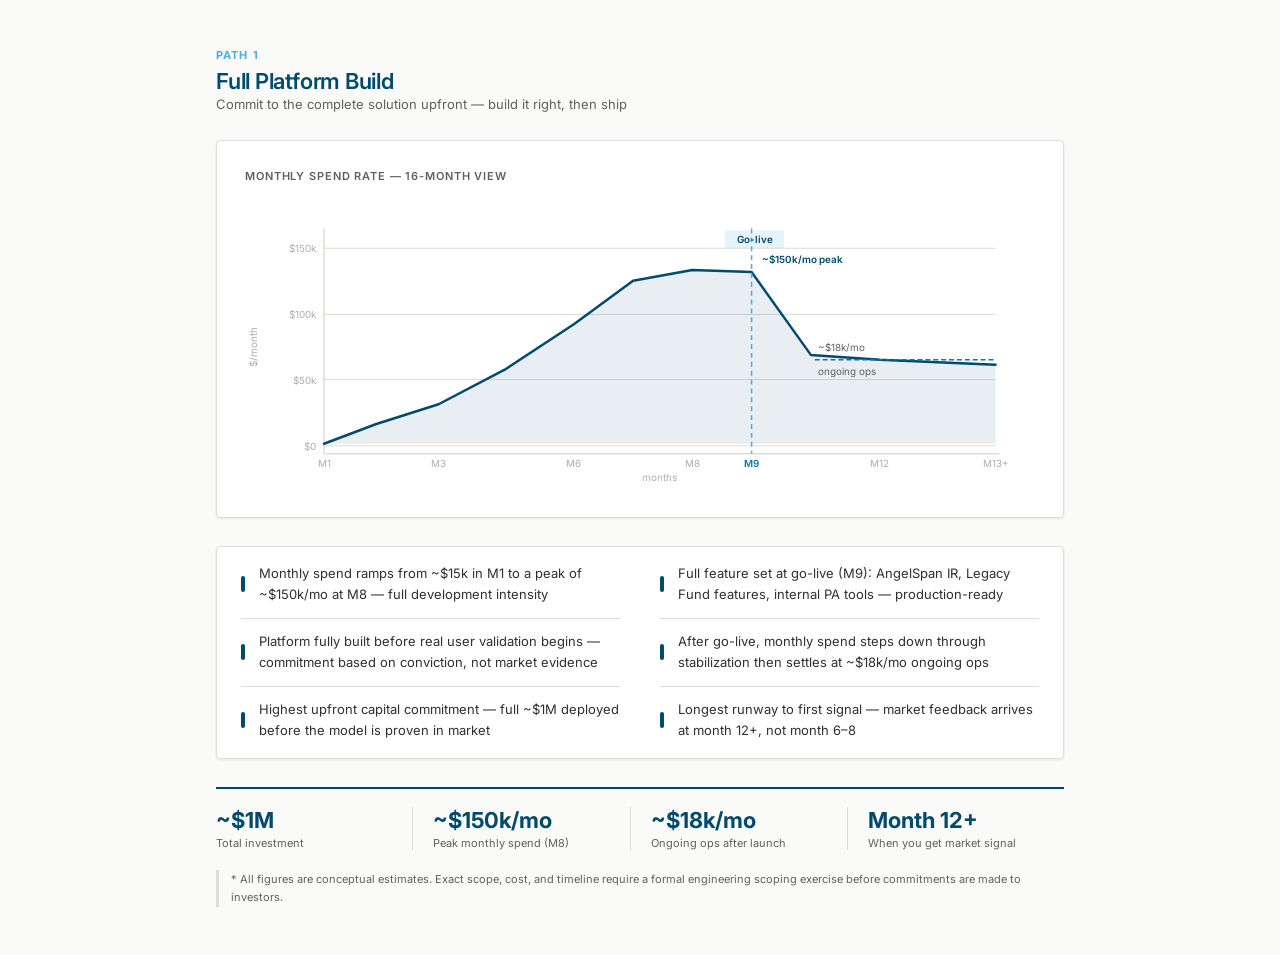
==== path1_full_build.html @ bf3de218 "Add investment path slides with AngelSpan design system" ====
<!DOCTYPE html>
<html lang="en">
<head>
<meta charset="UTF-8">
<meta name="viewport" content="width=device-width, initial-scale=1.0">
<title>AngelSpan — Path 1: Full Platform Build</title>
<link href="https://fonts.googleapis.com/css2?family=Inter:wght@400;500;600;700&display=swap" rel="stylesheet">
<style>
  * { box-sizing: border-box; margin: 0; padding: 0; }
  :root {
    --color-primary: #004A6D;
    --color-primary-light: #0179B5;
    --color-primary-pale: #50ADDB;
    --color-bg: #FAFAF8;
    --color-surface: #F4F1EC;
    --color-border: #E0DBD3;
    --color-text: #303030;
    --color-text-secondary: #606060;
    --color-text-disabled: #ADADAD;
    --font-sans: 'Inter', -apple-system, BlinkMacSystemFont, 'Segoe UI', sans-serif;
  }
  body { font-family: var(--font-sans); background: var(--color-bg); color: var(--color-text); padding: 48px 56px; max-width: 960px; margin: 0 auto; }
  .eyebrow { font-size: 11px; font-weight: 700; text-transform: uppercase; letter-spacing: 0.1em; color: var(--color-primary-pale); margin-bottom: 6px; }
  h1 { font-size: 22px; font-weight: 600; color: var(--color-primary); margin-bottom: 2px; letter-spacing: -0.01em; }
  .subtitle { font-size: 13px; color: var(--color-text-secondary); margin-bottom: 28px; }
  .chart-wrap { background: #fff; border: 1px solid var(--color-border); border-radius: 4px; padding: 28px 28px 20px; margin-bottom: 28px; box-shadow: 0 1px 3px rgba(0,0,0,0.08); }
  .chart-title { font-size: 11px; font-weight: 600; text-transform: uppercase; letter-spacing: 0.08em; color: var(--color-text-secondary); margin-bottom: 14px; }
  svg.chart { width: 100%; height: 300px; display: block; }
  .bullets { list-style: none; display: grid; grid-template-columns: 1fr 1fr; gap: 0 40px; margin-bottom: 28px; background: #fff; border: 1px solid var(--color-border); border-radius: 4px; padding: 4px 24px; box-shadow: 0 1px 3px rgba(0,0,0,0.08); }
  .bullets li { font-size: 13px; line-height: 1.65; padding: 12px 0 12px 18px; border-bottom: 1px solid var(--color-border); position: relative; color: var(--color-text); }
  .bullets li:nth-last-child(-n+2) { border-bottom: none; }
  .bullets li::before { content: ""; position: absolute; left: 0; top: 50%; transform: translateY(-50%); width: 4px; height: 16px; background: var(--color-primary); border-radius: 2px; }
  .footer { display: flex; border-top: 2px solid var(--color-primary); padding-top: 18px; margin-bottom: 20px; }
  .stat { flex: 1; padding-right: 20px; border-right: 1px solid var(--color-border); margin-right: 20px; }
  .stat:last-child { border-right: none; margin-right: 0; }
  .stat-val { font-size: 22px; font-weight: 700; color: var(--color-primary); }
  .stat-lbl { font-size: 11px; color: var(--color-text-secondary); margin-top: 3px; }
  .caveat { font-size: 11px; color: var(--color-text-secondary); border-left: 3px solid var(--color-border); padding-left: 12px; line-height: 1.7; }
</style>
</head>
<body>
  <div class="eyebrow">Path 1</div>
  <h1>Full Platform Build</h1>
  <p class="subtitle">Commit to the complete solution upfront — build it right, then ship</p>

  <div class="chart-wrap">
    <div class="chart-title">Monthly spend rate — 16-month view</div>
    <svg class="chart" viewBox="0 0 800 280" xmlns="http://www.w3.org/2000/svg">
      <line x1="80" y1="240" x2="760" y2="240" stroke="#E0DBD3" stroke-width="1"/>
      <line x1="80" y1="173" x2="760" y2="173" stroke="#E0DBD3" stroke-width="1"/>
      <line x1="80" y1="107" x2="760" y2="107" stroke="#E0DBD3" stroke-width="1"/>
      <line x1="80" y1="40"  x2="760" y2="40"  stroke="#E0DBD3" stroke-width="1"/>
      <line x1="80" y1="20" x2="80" y2="248" stroke="#E0DBD3" stroke-width="1.5"/>
      <line x1="80" y1="248" x2="764" y2="248" stroke="#E0DBD3" stroke-width="1.5"/>
      <text x="72" y="244" font-size="10" fill="#ADADAD" text-anchor="end" font-family="Inter">$0</text>
      <text x="72" y="177" font-size="10" fill="#ADADAD" text-anchor="end" font-family="Inter">$50k</text>
      <text x="72" y="111" font-size="10" fill="#ADADAD" text-anchor="end" font-family="Inter">$100k</text>
      <text x="72" y="44"  font-size="10" fill="#ADADAD" text-anchor="end" font-family="Inter">$150k</text>
      <text x="12" y="140" font-size="10" fill="#ADADAD" text-anchor="middle" font-family="Inter" transform="rotate(-90,12,140)">$/month</text>
      <polygon points="80,238 133,218 196,198 263,163 333,117 393,73 453,62 513,64 573,148 643,153 713,156 760,158 760,238" fill="#004A6D" fill-opacity="0.09"/>
      <polyline points="80,238 133,218 196,198 263,163 333,117 393,73 453,62 513,64 573,148 643,153 713,156 760,158" fill="none" stroke="#004A6D" stroke-width="2.5" stroke-linejoin="round" stroke-linecap="round"/>
      <line x1="513" y1="20" x2="513" y2="248" stroke="#50ADDB" stroke-width="1.5" stroke-dasharray="5,4"/>
      <rect x="486" y="22" width="60" height="18" rx="2" fill="#50ADDB" fill-opacity="0.15"/>
      <text x="516" y="35" font-size="10" fill="#004A6D" font-weight="600" text-anchor="middle" font-family="Inter">Go-live</text>
      <text x="524" y="55" font-size="10" fill="#004A6D" font-weight="600" font-family="Inter">~$150k/mo peak</text>
      <line x1="577" y1="153" x2="760" y2="153" stroke="#0179B5" stroke-width="1.5" stroke-dasharray="5,3"/>
      <text x="580" y="144" font-size="10" fill="#606060" font-family="Inter">~$18k/mo</text>
      <text x="580" y="168" font-size="10" fill="#606060" font-family="Inter">ongoing ops</text>
      <text x="80"  y="262" font-size="10" fill="#ADADAD" text-anchor="middle" font-family="Inter">M1</text>
      <text x="196" y="262" font-size="10" fill="#ADADAD" text-anchor="middle" font-family="Inter">M3</text>
      <text x="333" y="262" font-size="10" fill="#ADADAD" text-anchor="middle" font-family="Inter">M6</text>
      <text x="453" y="262" font-size="10" fill="#ADADAD" text-anchor="middle" font-family="Inter">M8</text>
      <text x="513" y="262" font-size="10" fill="#0179B5" text-anchor="middle" font-weight="600" font-family="Inter">M9</text>
      <text x="643" y="262" font-size="10" fill="#ADADAD" text-anchor="middle" font-family="Inter">M12</text>
      <text x="760" y="262" font-size="10" fill="#ADADAD" text-anchor="middle" font-family="Inter">M13+</text>
      <text x="420" y="276" font-size="10" fill="#ADADAD" text-anchor="middle" font-family="Inter">months</text>
    </svg>
  </div>

  <ul class="bullets">
    <li>Monthly spend ramps from ~$15k in M1 to a peak of ~$150k/mo at M8 — full development intensity</li>
    <li>Full feature set at go-live (M9): AngelSpan IR, Legacy Fund features, internal PA tools — production-ready</li>
    <li>Platform fully built before real user validation begins — commitment based on conviction, not market evidence</li>
    <li>After go-live, monthly spend steps down through stabilization then settles at ~$18k/mo ongoing ops</li>
    <li>Highest upfront capital commitment — full ~$1M deployed before the model is proven in market</li>
    <li>Longest runway to first signal — market feedback arrives at month 12+, not month 6–8</li>
  </ul>

  <div class="footer">
    <div class="stat"><div class="stat-val">~$1M</div><div class="stat-lbl">Total investment</div></div>
    <div class="stat"><div class="stat-val">~$150k/mo</div><div class="stat-lbl">Peak monthly spend (M8)</div></div>
    <div class="stat"><div class="stat-val">~$18k/mo</div><div class="stat-lbl">Ongoing ops after launch</div></div>
    <div class="stat"><div class="stat-val">Month 12+</div><div class="stat-lbl">When you get market signal</div></div>
  </div>

  <p class="caveat">* All figures are conceptual estimates. Exact scope, cost, and timeline require a formal engineering scoping exercise before commitments are made to investors.</p>
</body>
</html>
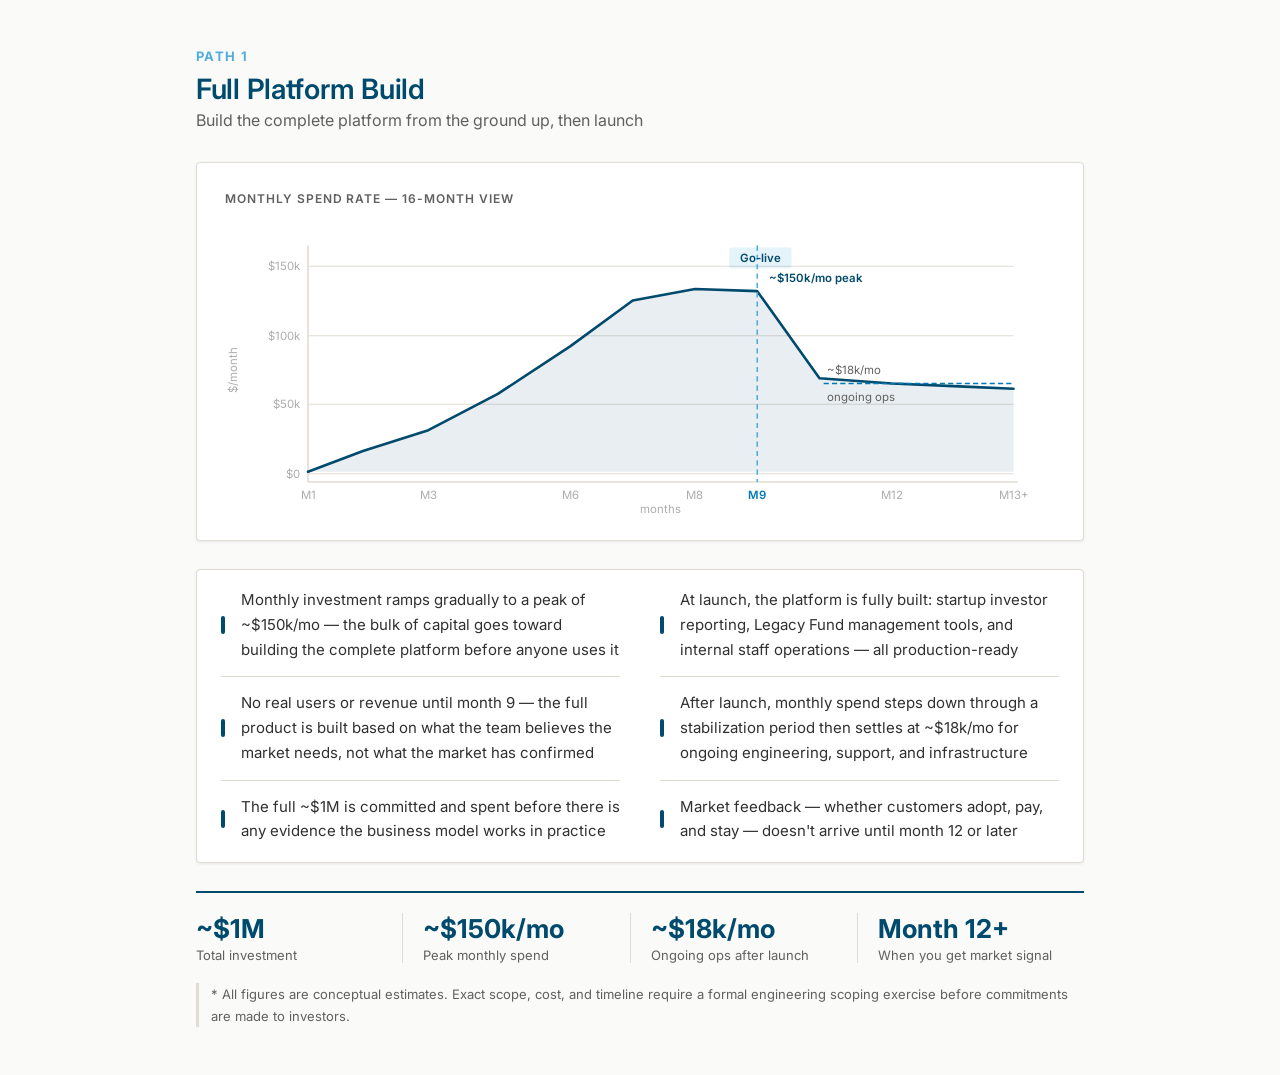
==== commit d9c91199: "Increase font sizes, clarify language, add asterisk, replace Angular 1 references" ====
--- a/path1_full_build.html
+++ b/path1_full_build.html
@@ -19,29 +19,29 @@
     --color-text-disabled: #ADADAD;
     --font-sans: 'Inter', -apple-system, BlinkMacSystemFont, 'Segoe UI', sans-serif;
   }
-  body { font-family: var(--font-sans); background: var(--color-bg); color: var(--color-text); padding: 48px 56px; max-width: 960px; margin: 0 auto; }
-  .eyebrow { font-size: 11px; font-weight: 700; text-transform: uppercase; letter-spacing: 0.1em; color: var(--color-primary-pale); margin-bottom: 6px; }
-  h1 { font-size: 22px; font-weight: 600; color: var(--color-primary); margin-bottom: 2px; letter-spacing: -0.01em; }
-  .subtitle { font-size: 13px; color: var(--color-text-secondary); margin-bottom: 28px; }
+  body { font-family: var(--font-sans); background: var(--color-bg); color: var(--color-text); padding: 48px 56px; max-width: 1000px; margin: 0 auto; }
+  .eyebrow { font-size: 13px; font-weight: 700; text-transform: uppercase; letter-spacing: 0.1em; color: var(--color-primary-pale); margin-bottom: 8px; }
+  h1 { font-size: 28px; font-weight: 600; color: var(--color-primary); margin-bottom: 4px; letter-spacing: -0.01em; }
+  .subtitle { font-size: 16px; color: var(--color-text-secondary); margin-bottom: 32px; }
   .chart-wrap { background: #fff; border: 1px solid var(--color-border); border-radius: 4px; padding: 28px 28px 20px; margin-bottom: 28px; box-shadow: 0 1px 3px rgba(0,0,0,0.08); }
-  .chart-title { font-size: 11px; font-weight: 600; text-transform: uppercase; letter-spacing: 0.08em; color: var(--color-text-secondary); margin-bottom: 14px; }
+  .chart-title { font-size: 12px; font-weight: 600; text-transform: uppercase; letter-spacing: 0.08em; color: var(--color-text-secondary); margin-bottom: 14px; }
   svg.chart { width: 100%; height: 300px; display: block; }
   .bullets { list-style: none; display: grid; grid-template-columns: 1fr 1fr; gap: 0 40px; margin-bottom: 28px; background: #fff; border: 1px solid var(--color-border); border-radius: 4px; padding: 4px 24px; box-shadow: 0 1px 3px rgba(0,0,0,0.08); }
-  .bullets li { font-size: 13px; line-height: 1.65; padding: 12px 0 12px 18px; border-bottom: 1px solid var(--color-border); position: relative; color: var(--color-text); }
+  .bullets li { font-size: 15px; line-height: 1.65; padding: 14px 0 14px 20px; border-bottom: 1px solid var(--color-border); position: relative; color: var(--color-text); }
   .bullets li:nth-last-child(-n+2) { border-bottom: none; }
-  .bullets li::before { content: ""; position: absolute; left: 0; top: 50%; transform: translateY(-50%); width: 4px; height: 16px; background: var(--color-primary); border-radius: 2px; }
-  .footer { display: flex; border-top: 2px solid var(--color-primary); padding-top: 18px; margin-bottom: 20px; }
+  .bullets li::before { content: ""; position: absolute; left: 0; top: 50%; transform: translateY(-50%); width: 4px; height: 18px; background: var(--color-primary); border-radius: 2px; }
+  .footer { display: flex; border-top: 2px solid var(--color-primary); padding-top: 20px; margin-bottom: 20px; }
   .stat { flex: 1; padding-right: 20px; border-right: 1px solid var(--color-border); margin-right: 20px; }
   .stat:last-child { border-right: none; margin-right: 0; }
-  .stat-val { font-size: 22px; font-weight: 700; color: var(--color-primary); }
-  .stat-lbl { font-size: 11px; color: var(--color-text-secondary); margin-top: 3px; }
-  .caveat { font-size: 11px; color: var(--color-text-secondary); border-left: 3px solid var(--color-border); padding-left: 12px; line-height: 1.7; }
+  .stat-val { font-size: 26px; font-weight: 700; color: var(--color-primary); }
+  .stat-lbl { font-size: 13px; color: var(--color-text-secondary); margin-top: 3px; }
+  .caveat { font-size: 13px; color: var(--color-text-secondary); border-left: 3px solid var(--color-border); padding-left: 12px; line-height: 1.7; }
 </style>
 </head>
 <body>
   <div class="eyebrow">Path 1</div>
   <h1>Full Platform Build</h1>
-  <p class="subtitle">Commit to the complete solution upfront — build it right, then ship</p>
+  <p class="subtitle">Build the complete platform from the ground up, then launch</p>
 
   <div class="chart-wrap">
     <div class="chart-title">Monthly spend rate — 16-month view</div>
@@ -52,43 +52,43 @@
       <line x1="80" y1="40"  x2="760" y2="40"  stroke="#E0DBD3" stroke-width="1"/>
       <line x1="80" y1="20" x2="80" y2="248" stroke="#E0DBD3" stroke-width="1.5"/>
       <line x1="80" y1="248" x2="764" y2="248" stroke="#E0DBD3" stroke-width="1.5"/>
-      <text x="72" y="244" font-size="10" fill="#ADADAD" text-anchor="end" font-family="Inter">$0</text>
-      <text x="72" y="177" font-size="10" fill="#ADADAD" text-anchor="end" font-family="Inter">$50k</text>
-      <text x="72" y="111" font-size="10" fill="#ADADAD" text-anchor="end" font-family="Inter">$100k</text>
-      <text x="72" y="44"  font-size="10" fill="#ADADAD" text-anchor="end" font-family="Inter">$150k</text>
-      <text x="12" y="140" font-size="10" fill="#ADADAD" text-anchor="middle" font-family="Inter" transform="rotate(-90,12,140)">$/month</text>
+      <text x="72" y="244" font-size="11" fill="#ADADAD" text-anchor="end" font-family="Inter">$0</text>
+      <text x="72" y="177" font-size="11" fill="#ADADAD" text-anchor="end" font-family="Inter">$50k</text>
+      <text x="72" y="111" font-size="11" fill="#ADADAD" text-anchor="end" font-family="Inter">$100k</text>
+      <text x="72" y="44"  font-size="11" fill="#ADADAD" text-anchor="end" font-family="Inter">$150k</text>
+      <text x="12" y="140" font-size="11" fill="#ADADAD" text-anchor="middle" font-family="Inter" transform="rotate(-90,12,140)">$/month</text>
       <polygon points="80,238 133,218 196,198 263,163 333,117 393,73 453,62 513,64 573,148 643,153 713,156 760,158 760,238" fill="#004A6D" fill-opacity="0.09"/>
       <polyline points="80,238 133,218 196,198 263,163 333,117 393,73 453,62 513,64 573,148 643,153 713,156 760,158" fill="none" stroke="#004A6D" stroke-width="2.5" stroke-linejoin="round" stroke-linecap="round"/>
       <line x1="513" y1="20" x2="513" y2="248" stroke="#50ADDB" stroke-width="1.5" stroke-dasharray="5,4"/>
-      <rect x="486" y="22" width="60" height="18" rx="2" fill="#50ADDB" fill-opacity="0.15"/>
-      <text x="516" y="35" font-size="10" fill="#004A6D" font-weight="600" text-anchor="middle" font-family="Inter">Go-live</text>
-      <text x="524" y="55" font-size="10" fill="#004A6D" font-weight="600" font-family="Inter">~$150k/mo peak</text>
+      <rect x="486" y="22" width="60" height="20" rx="2" fill="#50ADDB" fill-opacity="0.15"/>
+      <text x="516" y="36" font-size="11" fill="#004A6D" font-weight="600" text-anchor="middle" font-family="Inter">Go-live</text>
+      <text x="524" y="55" font-size="11" fill="#004A6D" font-weight="600" font-family="Inter">~$150k/mo peak</text>
       <line x1="577" y1="153" x2="760" y2="153" stroke="#0179B5" stroke-width="1.5" stroke-dasharray="5,3"/>
-      <text x="580" y="144" font-size="10" fill="#606060" font-family="Inter">~$18k/mo</text>
-      <text x="580" y="168" font-size="10" fill="#606060" font-family="Inter">ongoing ops</text>
-      <text x="80"  y="262" font-size="10" fill="#ADADAD" text-anchor="middle" font-family="Inter">M1</text>
-      <text x="196" y="262" font-size="10" fill="#ADADAD" text-anchor="middle" font-family="Inter">M3</text>
-      <text x="333" y="262" font-size="10" fill="#ADADAD" text-anchor="middle" font-family="Inter">M6</text>
-      <text x="453" y="262" font-size="10" fill="#ADADAD" text-anchor="middle" font-family="Inter">M8</text>
-      <text x="513" y="262" font-size="10" fill="#0179B5" text-anchor="middle" font-weight="600" font-family="Inter">M9</text>
-      <text x="643" y="262" font-size="10" fill="#ADADAD" text-anchor="middle" font-family="Inter">M12</text>
-      <text x="760" y="262" font-size="10" fill="#ADADAD" text-anchor="middle" font-family="Inter">M13+</text>
-      <text x="420" y="276" font-size="10" fill="#ADADAD" text-anchor="middle" font-family="Inter">months</text>
+      <text x="580" y="144" font-size="11" fill="#606060" font-family="Inter">~$18k/mo</text>
+      <text x="580" y="170" font-size="11" fill="#606060" font-family="Inter">ongoing ops</text>
+      <text x="80"  y="264" font-size="11" fill="#ADADAD" text-anchor="middle" font-family="Inter">M1</text>
+      <text x="196" y="264" font-size="11" fill="#ADADAD" text-anchor="middle" font-family="Inter">M3</text>
+      <text x="333" y="264" font-size="11" fill="#ADADAD" text-anchor="middle" font-family="Inter">M6</text>
+      <text x="453" y="264" font-size="11" fill="#ADADAD" text-anchor="middle" font-family="Inter">M8</text>
+      <text x="513" y="264" font-size="11" fill="#0179B5" text-anchor="middle" font-weight="600" font-family="Inter">M9</text>
+      <text x="643" y="264" font-size="11" fill="#ADADAD" text-anchor="middle" font-family="Inter">M12</text>
+      <text x="760" y="264" font-size="11" fill="#ADADAD" text-anchor="middle" font-family="Inter">M13+</text>
+      <text x="420" y="278" font-size="11" fill="#ADADAD" text-anchor="middle" font-family="Inter">months</text>
     </svg>
   </div>
 
   <ul class="bullets">
-    <li>Monthly spend ramps from ~$15k in M1 to a peak of ~$150k/mo at M8 — full development intensity</li>
-    <li>Full feature set at go-live (M9): AngelSpan IR, Legacy Fund features, internal PA tools — production-ready</li>
-    <li>Platform fully built before real user validation begins — commitment based on conviction, not market evidence</li>
-    <li>After go-live, monthly spend steps down through stabilization then settles at ~$18k/mo ongoing ops</li>
-    <li>Highest upfront capital commitment — full ~$1M deployed before the model is proven in market</li>
-    <li>Longest runway to first signal — market feedback arrives at month 12+, not month 6–8</li>
+    <li>Monthly investment ramps gradually to a peak of ~$150k/mo — the bulk of capital goes toward building the complete platform before anyone uses it</li>
+    <li>At launch, the platform is fully built: startup investor reporting, Legacy Fund management tools, and internal staff operations — all production-ready</li>
+    <li>No real users or revenue until month 9 — the full product is built based on what the team believes the market needs, not what the market has confirmed</li>
+    <li>After launch, monthly spend steps down through a stabilization period then settles at ~$18k/mo for ongoing engineering, support, and infrastructure</li>
+    <li>The full ~$1M is committed and spent before there is any evidence the business model works in practice</li>
+    <li>Market feedback — whether customers adopt, pay, and stay — doesn't arrive until month 12 or later</li>
   </ul>
 
   <div class="footer">
     <div class="stat"><div class="stat-val">~$1M</div><div class="stat-lbl">Total investment</div></div>
-    <div class="stat"><div class="stat-val">~$150k/mo</div><div class="stat-lbl">Peak monthly spend (M8)</div></div>
+    <div class="stat"><div class="stat-val">~$150k/mo</div><div class="stat-lbl">Peak monthly spend</div></div>
     <div class="stat"><div class="stat-val">~$18k/mo</div><div class="stat-lbl">Ongoing ops after launch</div></div>
     <div class="stat"><div class="stat-val">Month 12+</div><div class="stat-lbl">When you get market signal</div></div>
   </div>
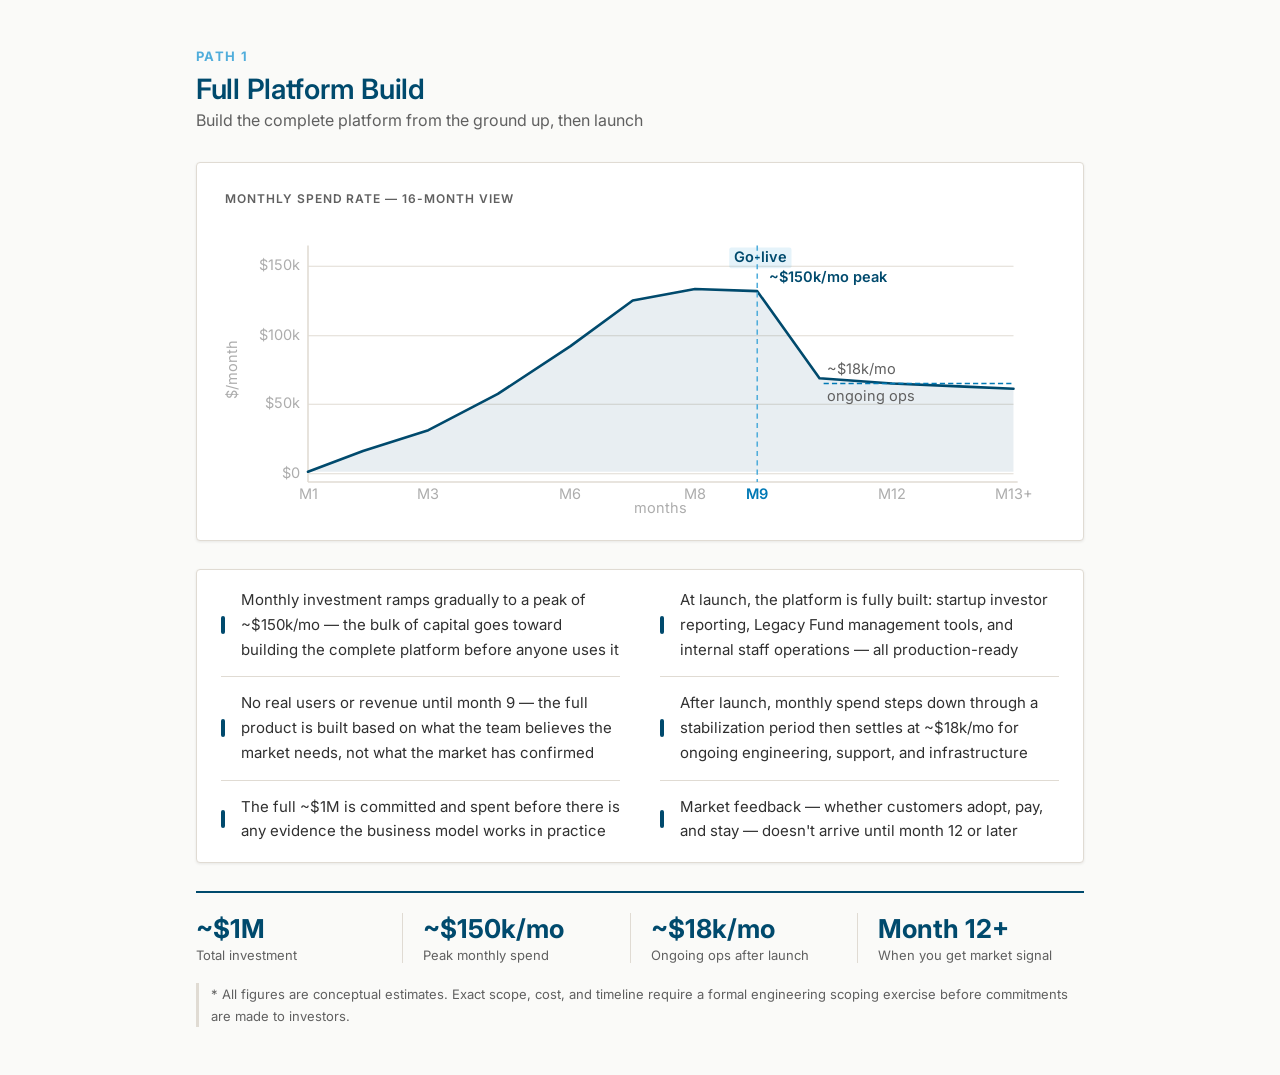
==== commit b02e7d8b: "Increase SVG chart text sizes for readability" ====
--- a/path1_full_build.html
+++ b/path1_full_build.html
@@ -52,28 +52,28 @@
       <line x1="80" y1="40"  x2="760" y2="40"  stroke="#E0DBD3" stroke-width="1"/>
       <line x1="80" y1="20" x2="80" y2="248" stroke="#E0DBD3" stroke-width="1.5"/>
       <line x1="80" y1="248" x2="764" y2="248" stroke="#E0DBD3" stroke-width="1.5"/>
-      <text x="72" y="244" font-size="11" fill="#ADADAD" text-anchor="end" font-family="Inter">$0</text>
-      <text x="72" y="177" font-size="11" fill="#ADADAD" text-anchor="end" font-family="Inter">$50k</text>
-      <text x="72" y="111" font-size="11" fill="#ADADAD" text-anchor="end" font-family="Inter">$100k</text>
-      <text x="72" y="44"  font-size="11" fill="#ADADAD" text-anchor="end" font-family="Inter">$150k</text>
-      <text x="12" y="140" font-size="11" fill="#ADADAD" text-anchor="middle" font-family="Inter" transform="rotate(-90,12,140)">$/month</text>
+      <text x="72" y="244" font-size="14" fill="#ADADAD" text-anchor="end" font-family="Inter">$0</text>
+      <text x="72" y="177" font-size="14" fill="#ADADAD" text-anchor="end" font-family="Inter">$50k</text>
+      <text x="72" y="111" font-size="14" fill="#ADADAD" text-anchor="end" font-family="Inter">$100k</text>
+      <text x="72" y="44"  font-size="14" fill="#ADADAD" text-anchor="end" font-family="Inter">$150k</text>
+      <text x="12" y="140" font-size="14" fill="#ADADAD" text-anchor="middle" font-family="Inter" transform="rotate(-90,12,140)">$/month</text>
       <polygon points="80,238 133,218 196,198 263,163 333,117 393,73 453,62 513,64 573,148 643,153 713,156 760,158 760,238" fill="#004A6D" fill-opacity="0.09"/>
       <polyline points="80,238 133,218 196,198 263,163 333,117 393,73 453,62 513,64 573,148 643,153 713,156 760,158" fill="none" stroke="#004A6D" stroke-width="2.5" stroke-linejoin="round" stroke-linecap="round"/>
       <line x1="513" y1="20" x2="513" y2="248" stroke="#50ADDB" stroke-width="1.5" stroke-dasharray="5,4"/>
       <rect x="486" y="22" width="60" height="20" rx="2" fill="#50ADDB" fill-opacity="0.15"/>
-      <text x="516" y="36" font-size="11" fill="#004A6D" font-weight="600" text-anchor="middle" font-family="Inter">Go-live</text>
-      <text x="524" y="55" font-size="11" fill="#004A6D" font-weight="600" font-family="Inter">~$150k/mo peak</text>
+      <text x="516" y="36" font-size="14" fill="#004A6D" font-weight="600" text-anchor="middle" font-family="Inter">Go-live</text>
+      <text x="524" y="55" font-size="14" fill="#004A6D" font-weight="600" font-family="Inter">~$150k/mo peak</text>
       <line x1="577" y1="153" x2="760" y2="153" stroke="#0179B5" stroke-width="1.5" stroke-dasharray="5,3"/>
-      <text x="580" y="144" font-size="11" fill="#606060" font-family="Inter">~$18k/mo</text>
-      <text x="580" y="170" font-size="11" fill="#606060" font-family="Inter">ongoing ops</text>
-      <text x="80"  y="264" font-size="11" fill="#ADADAD" text-anchor="middle" font-family="Inter">M1</text>
-      <text x="196" y="264" font-size="11" fill="#ADADAD" text-anchor="middle" font-family="Inter">M3</text>
-      <text x="333" y="264" font-size="11" fill="#ADADAD" text-anchor="middle" font-family="Inter">M6</text>
-      <text x="453" y="264" font-size="11" fill="#ADADAD" text-anchor="middle" font-family="Inter">M8</text>
-      <text x="513" y="264" font-size="11" fill="#0179B5" text-anchor="middle" font-weight="600" font-family="Inter">M9</text>
-      <text x="643" y="264" font-size="11" fill="#ADADAD" text-anchor="middle" font-family="Inter">M12</text>
-      <text x="760" y="264" font-size="11" fill="#ADADAD" text-anchor="middle" font-family="Inter">M13+</text>
-      <text x="420" y="278" font-size="11" fill="#ADADAD" text-anchor="middle" font-family="Inter">months</text>
+      <text x="580" y="144" font-size="14" fill="#606060" font-family="Inter">~$18k/mo</text>
+      <text x="580" y="170" font-size="14" fill="#606060" font-family="Inter">ongoing ops</text>
+      <text x="80"  y="264" font-size="14" fill="#ADADAD" text-anchor="middle" font-family="Inter">M1</text>
+      <text x="196" y="264" font-size="14" fill="#ADADAD" text-anchor="middle" font-family="Inter">M3</text>
+      <text x="333" y="264" font-size="14" fill="#ADADAD" text-anchor="middle" font-family="Inter">M6</text>
+      <text x="453" y="264" font-size="14" fill="#ADADAD" text-anchor="middle" font-family="Inter">M8</text>
+      <text x="513" y="264" font-size="14" fill="#0179B5" text-anchor="middle" font-weight="600" font-family="Inter">M9</text>
+      <text x="643" y="264" font-size="14" fill="#ADADAD" text-anchor="middle" font-family="Inter">M12</text>
+      <text x="760" y="264" font-size="14" fill="#ADADAD" text-anchor="middle" font-family="Inter">M13+</text>
+      <text x="420" y="278" font-size="14" fill="#ADADAD" text-anchor="middle" font-family="Inter">months</text>
     </svg>
   </div>
 
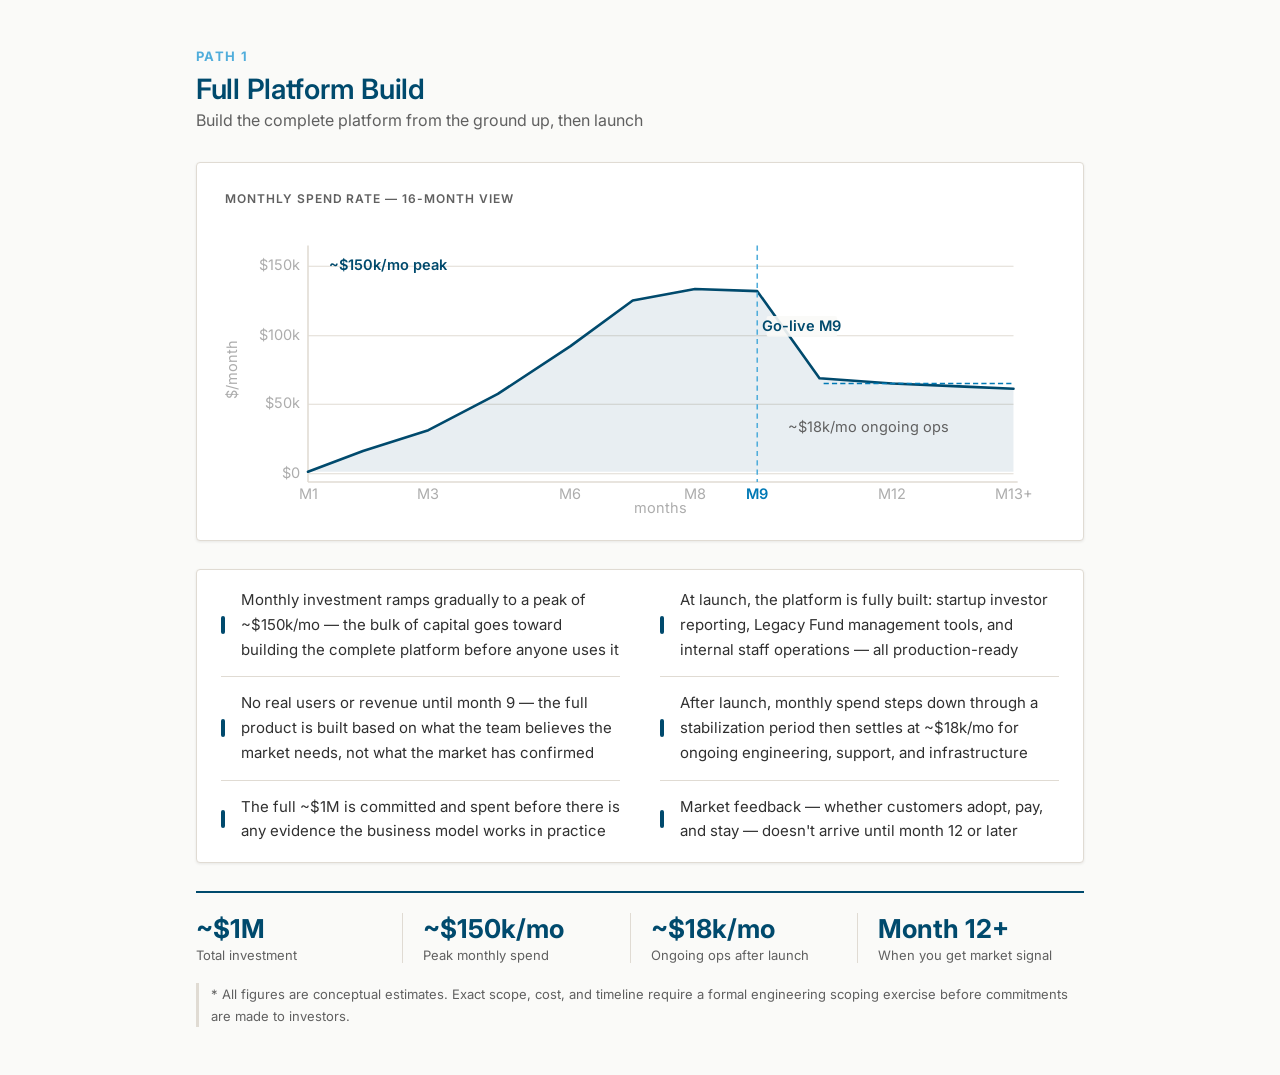
==== commit e0aea145: "Move all chart labels off lines into clear space" ====
--- a/path1_full_build.html
+++ b/path1_full_build.html
@@ -60,12 +60,11 @@
       <polygon points="80,238 133,218 196,198 263,163 333,117 393,73 453,62 513,64 573,148 643,153 713,156 760,158 760,238" fill="#004A6D" fill-opacity="0.09"/>
       <polyline points="80,238 133,218 196,198 263,163 333,117 393,73 453,62 513,64 573,148 643,153 713,156 760,158" fill="none" stroke="#004A6D" stroke-width="2.5" stroke-linejoin="round" stroke-linecap="round"/>
       <line x1="513" y1="20" x2="513" y2="248" stroke="#50ADDB" stroke-width="1.5" stroke-dasharray="5,4"/>
-      <rect x="486" y="22" width="60" height="20" rx="2" fill="#50ADDB" fill-opacity="0.15"/>
-      <text x="516" y="36" font-size="14" fill="#004A6D" font-weight="600" text-anchor="middle" font-family="Inter">Go-live</text>
-      <text x="524" y="55" font-size="14" fill="#004A6D" font-weight="600" font-family="Inter">~$150k/mo peak</text>
+      <rect x="522" y="88" width="68" height="20" rx="2" fill="#FAFAF8" fill-opacity="0.9"/>
+      <text x="556" y="102" font-size="14" fill="#004A6D" font-weight="600" text-anchor="middle" font-family="Inter">Go-live M9</text>
+      <text x="100" y="44" font-size="14" fill="#004A6D" font-weight="600" font-family="Inter">~$150k/mo peak</text>
       <line x1="577" y1="153" x2="760" y2="153" stroke="#0179B5" stroke-width="1.5" stroke-dasharray="5,3"/>
-      <text x="580" y="144" font-size="14" fill="#606060" font-family="Inter">~$18k/mo</text>
-      <text x="580" y="170" font-size="14" fill="#606060" font-family="Inter">ongoing ops</text>
+      <text x="620" y="200" font-size="14" fill="#606060" text-anchor="middle" font-family="Inter">~$18k/mo ongoing ops</text>
       <text x="80"  y="264" font-size="14" fill="#ADADAD" text-anchor="middle" font-family="Inter">M1</text>
       <text x="196" y="264" font-size="14" fill="#ADADAD" text-anchor="middle" font-family="Inter">M3</text>
       <text x="333" y="264" font-size="14" fill="#ADADAD" text-anchor="middle" font-family="Inter">M6</text>
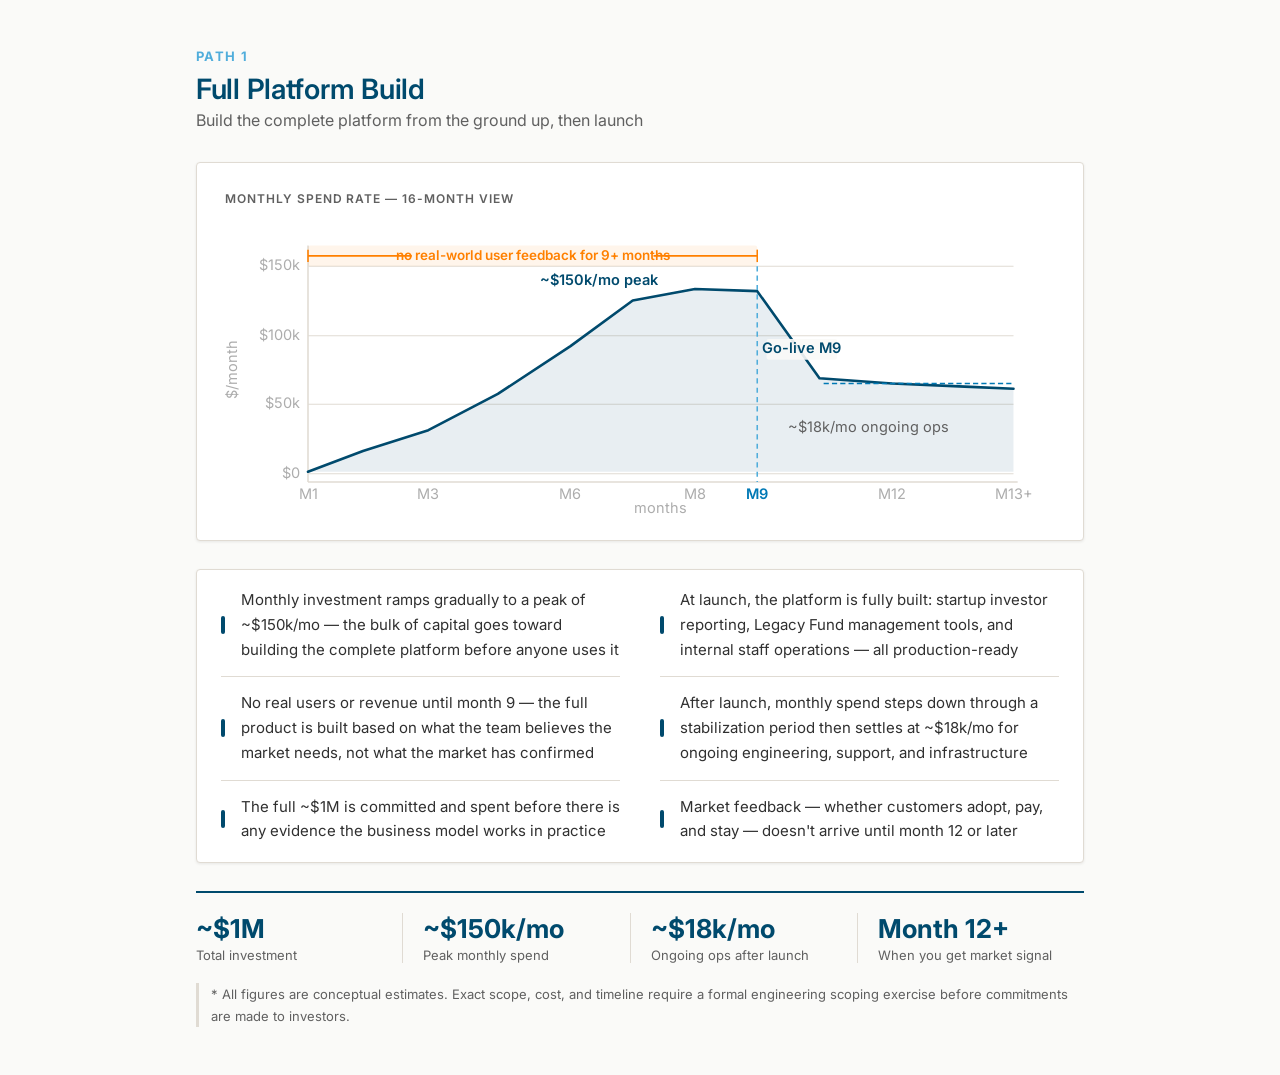
==== commit 4a1fc59b: "Add risk/limitations to Path 2; update Path 1 chart annotation Path 1: orange bracket on chart showi" ====
--- a/path1_full_build.html
+++ b/path1_full_build.html
@@ -59,10 +59,17 @@
       <text x="12" y="140" font-size="14" fill="#ADADAD" text-anchor="middle" font-family="Inter" transform="rotate(-90,12,140)">$/month</text>
       <polygon points="80,238 133,218 196,198 263,163 333,117 393,73 453,62 513,64 573,148 643,153 713,156 760,158 760,238" fill="#004A6D" fill-opacity="0.09"/>
       <polyline points="80,238 133,218 196,198 263,163 333,117 393,73 453,62 513,64 573,148 643,153 713,156 760,158" fill="none" stroke="#004A6D" stroke-width="2.5" stroke-linejoin="round" stroke-linecap="round"/>
-      <line x1="513" y1="20" x2="513" y2="248" stroke="#50ADDB" stroke-width="1.5" stroke-dasharray="5,4"/>
-      <rect x="522" y="88" width="68" height="20" rx="2" fill="#FAFAF8" fill-opacity="0.9"/>
-      <text x="556" y="102" font-size="14" fill="#004A6D" font-weight="600" text-anchor="middle" font-family="Inter">Go-live M9</text>
-      <text x="100" y="44" font-size="14" fill="#004A6D" font-weight="600" font-family="Inter">~$150k/mo peak</text>
+      <!-- No user feedback band M1–M9 -->
+      <rect x="80" y="20" width="433" height="20" rx="2" fill="#FF8000" fill-opacity="0.08"/>
+      <line x1="80" y1="30" x2="180" y2="30" stroke="#FF8000" stroke-width="1.5"/>
+      <line x1="413" y1="30" x2="513" y2="30" stroke="#FF8000" stroke-width="1.5"/>
+      <line x1="80" y1="24" x2="80" y2="36" stroke="#FF8000" stroke-width="1.5"/>
+      <line x1="513" y1="24" x2="513" y2="36" stroke="#FF8000" stroke-width="1.5"/>
+      <text x="297" y="34" font-size="13" fill="#FF8000" font-weight="600" text-anchor="middle" font-family="Inter">no real-world user feedback for 9+ months</text>
+      <line x1="513" y1="40" x2="513" y2="248" stroke="#50ADDB" stroke-width="1.5" stroke-dasharray="5,4"/>
+      <rect x="522" y="110" width="68" height="20" rx="2" fill="#FAFAF8" fill-opacity="0.9"/>
+      <text x="556" y="124" font-size="14" fill="#004A6D" font-weight="600" text-anchor="middle" font-family="Inter">Go-live M9</text>
+      <text x="360" y="58" font-size="14" fill="#004A6D" font-weight="600" text-anchor="middle" font-family="Inter">~$150k/mo peak</text>
       <line x1="577" y1="153" x2="760" y2="153" stroke="#0179B5" stroke-width="1.5" stroke-dasharray="5,3"/>
       <text x="620" y="200" font-size="14" fill="#606060" text-anchor="middle" font-family="Inter">~$18k/mo ongoing ops</text>
       <text x="80"  y="264" font-size="14" fill="#ADADAD" text-anchor="middle" font-family="Inter">M1</text>
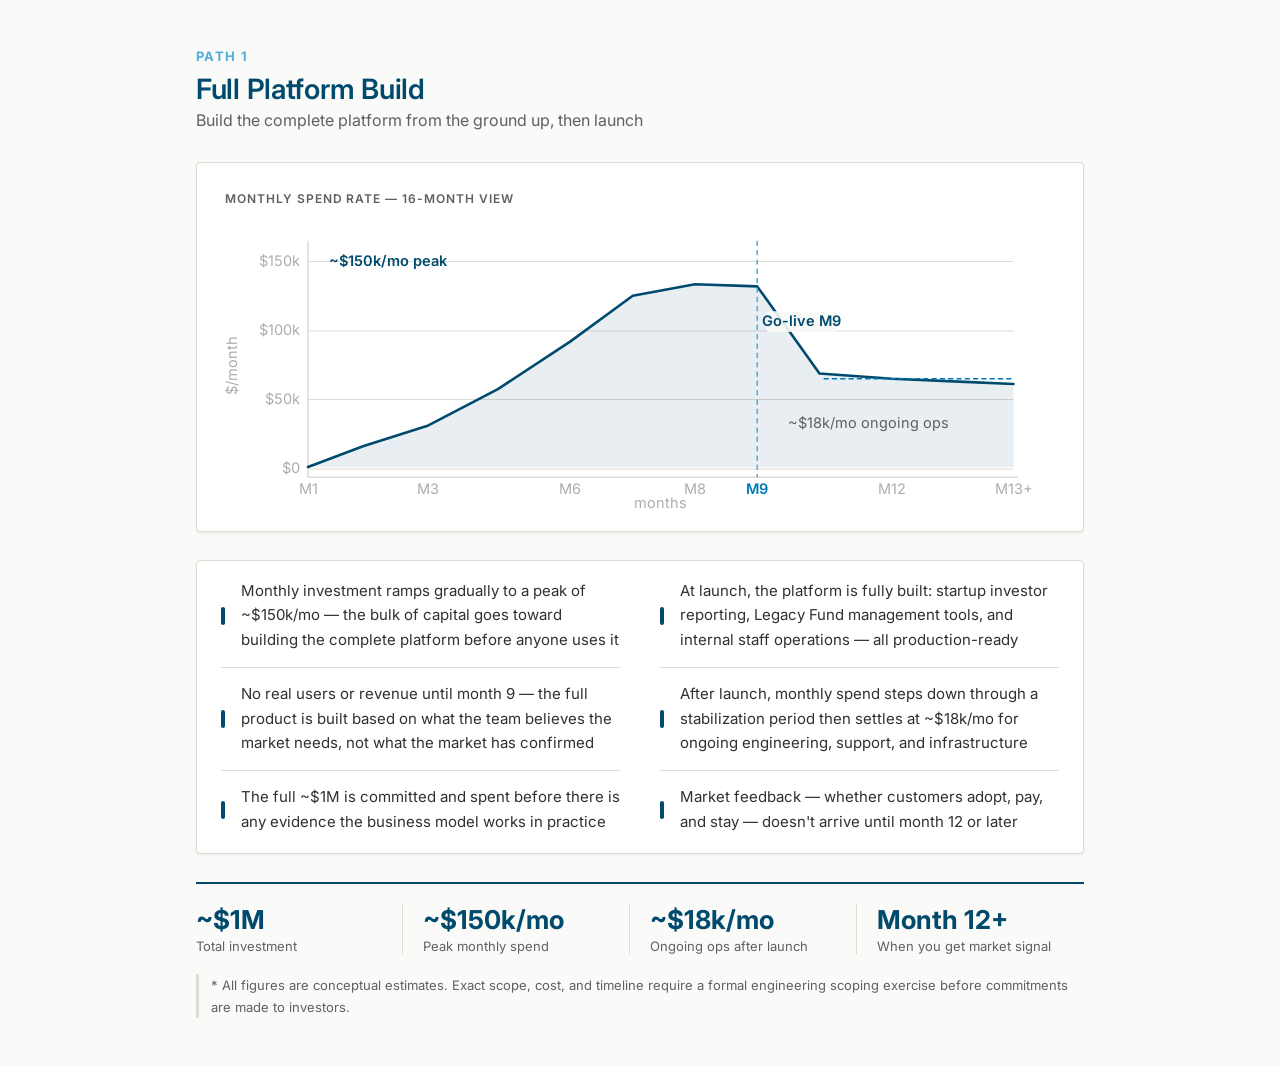
==== commit bac91027: "Add files via upload" ====
--- a/path1_full_build.html
+++ b/path1_full_build.html
@@ -19,23 +19,35 @@
     --color-text-disabled: #ADADAD;
     --font-sans: 'Inter', -apple-system, BlinkMacSystemFont, 'Segoe UI', sans-serif;
   }
-  body { font-family: var(--font-sans); background: var(--color-bg); color: var(--color-text); padding: 48px 56px; max-width: 1000px; margin: 0 auto; }
+  html { -webkit-text-size-adjust: 100%; }
+  body { font-family: var(--font-sans); background: var(--color-bg); color: var(--color-text); padding: 48px 56px; max-width: 1000px; margin: 0 auto; overflow-x: hidden; }
   .eyebrow { font-size: 13px; font-weight: 700; text-transform: uppercase; letter-spacing: 0.1em; color: var(--color-primary-pale); margin-bottom: 8px; }
   h1 { font-size: 28px; font-weight: 600; color: var(--color-primary); margin-bottom: 4px; letter-spacing: -0.01em; }
   .subtitle { font-size: 16px; color: var(--color-text-secondary); margin-bottom: 32px; }
-  .chart-wrap { background: #fff; border: 1px solid var(--color-border); border-radius: 4px; padding: 28px 28px 20px; margin-bottom: 28px; box-shadow: 0 1px 3px rgba(0,0,0,0.08); }
-  .chart-title { font-size: 12px; font-weight: 600; text-transform: uppercase; letter-spacing: 0.08em; color: var(--color-text-secondary); margin-bottom: 14px; }
-  svg.chart { width: 100%; height: 300px; display: block; }
+  .chart-wrap { background: #fff; border: 1px solid var(--color-border); border-radius: 4px; padding: 28px 28px 20px; margin-bottom: 28px; box-shadow: 0 1px 3px rgba(0,0,0,0.08); overflow-x: auto; }
+  .chart-title { font-size: 12px; font-weight: 600; text-transform: uppercase; letter-spacing: 0.08em; color: var(--color-text-secondary); margin-bottom: 14px; white-space: nowrap; }
+  svg.chart { width: 100%; height: auto; display: block; min-width: 680px; }
   .bullets { list-style: none; display: grid; grid-template-columns: 1fr 1fr; gap: 0 40px; margin-bottom: 28px; background: #fff; border: 1px solid var(--color-border); border-radius: 4px; padding: 4px 24px; box-shadow: 0 1px 3px rgba(0,0,0,0.08); }
   .bullets li { font-size: 15px; line-height: 1.65; padding: 14px 0 14px 20px; border-bottom: 1px solid var(--color-border); position: relative; color: var(--color-text); }
   .bullets li:nth-last-child(-n+2) { border-bottom: none; }
   .bullets li::before { content: ""; position: absolute; left: 0; top: 50%; transform: translateY(-50%); width: 4px; height: 18px; background: var(--color-primary); border-radius: 2px; }
-  .footer { display: flex; border-top: 2px solid var(--color-primary); padding-top: 20px; margin-bottom: 20px; }
-  .stat { flex: 1; padding-right: 20px; border-right: 1px solid var(--color-border); margin-right: 20px; }
+  .footer { display: flex; flex-wrap: wrap; row-gap: 18px; border-top: 2px solid var(--color-primary); padding-top: 20px; margin-bottom: 20px; }
+  .stat { flex: 1 1 21%; min-width: 150px; padding-right: 20px; border-right: 1px solid var(--color-border); margin-right: 20px; }
   .stat:last-child { border-right: none; margin-right: 0; }
   .stat-val { font-size: 26px; font-weight: 700; color: var(--color-primary); }
   .stat-lbl { font-size: 13px; color: var(--color-text-secondary); margin-top: 3px; }
   .caveat { font-size: 13px; color: var(--color-text-secondary); border-left: 3px solid var(--color-border); padding-left: 12px; line-height: 1.7; }
+
+  @media (max-width: 640px) {
+    body { padding: 32px 20px; }
+    h1 { font-size: 23px; }
+    .subtitle { font-size: 14px; margin-bottom: 24px; }
+    .chart-wrap { padding: 20px 16px 14px; }
+    .bullets { grid-template-columns: 1fr; padding: 4px 18px; }
+    .bullets li:nth-last-child(-n+2) { border-bottom: 1px solid var(--color-border); }
+    .bullets li:last-child { border-bottom: none; }
+    .stat { flex: 1 1 45%; border-right: none; margin-right: 0; padding-right: 0; }
+  }
 </style>
 </head>
 <body>
@@ -59,17 +71,10 @@
       <text x="12" y="140" font-size="14" fill="#ADADAD" text-anchor="middle" font-family="Inter" transform="rotate(-90,12,140)">$/month</text>
       <polygon points="80,238 133,218 196,198 263,163 333,117 393,73 453,62 513,64 573,148 643,153 713,156 760,158 760,238" fill="#004A6D" fill-opacity="0.09"/>
       <polyline points="80,238 133,218 196,198 263,163 333,117 393,73 453,62 513,64 573,148 643,153 713,156 760,158" fill="none" stroke="#004A6D" stroke-width="2.5" stroke-linejoin="round" stroke-linecap="round"/>
-      <!-- No user feedback band M1–M9 -->
-      <rect x="80" y="20" width="433" height="20" rx="2" fill="#FF8000" fill-opacity="0.08"/>
-      <line x1="80" y1="30" x2="180" y2="30" stroke="#FF8000" stroke-width="1.5"/>
-      <line x1="413" y1="30" x2="513" y2="30" stroke="#FF8000" stroke-width="1.5"/>
-      <line x1="80" y1="24" x2="80" y2="36" stroke="#FF8000" stroke-width="1.5"/>
-      <line x1="513" y1="24" x2="513" y2="36" stroke="#FF8000" stroke-width="1.5"/>
-      <text x="297" y="34" font-size="13" fill="#FF8000" font-weight="600" text-anchor="middle" font-family="Inter">no real-world user feedback for 9+ months</text>
-      <line x1="513" y1="40" x2="513" y2="248" stroke="#50ADDB" stroke-width="1.5" stroke-dasharray="5,4"/>
-      <rect x="522" y="110" width="68" height="20" rx="2" fill="#FAFAF8" fill-opacity="0.9"/>
-      <text x="556" y="124" font-size="14" fill="#004A6D" font-weight="600" text-anchor="middle" font-family="Inter">Go-live M9</text>
-      <text x="360" y="58" font-size="14" fill="#004A6D" font-weight="600" text-anchor="middle" font-family="Inter">~$150k/mo peak</text>
+      <line x1="513" y1="20" x2="513" y2="248" stroke="#50ADDB" stroke-width="1.5" stroke-dasharray="5,4"/>
+      <rect x="522" y="88" width="68" height="20" rx="2" fill="#FAFAF8" fill-opacity="0.9"/>
+      <text x="556" y="102" font-size="14" fill="#004A6D" font-weight="600" text-anchor="middle" font-family="Inter">Go-live M9</text>
+      <text x="100" y="44" font-size="14" fill="#004A6D" font-weight="600" font-family="Inter">~$150k/mo peak</text>
       <line x1="577" y1="153" x2="760" y2="153" stroke="#0179B5" stroke-width="1.5" stroke-dasharray="5,3"/>
       <text x="620" y="200" font-size="14" fill="#606060" text-anchor="middle" font-family="Inter">~$18k/mo ongoing ops</text>
       <text x="80"  y="264" font-size="14" fill="#ADADAD" text-anchor="middle" font-family="Inter">M1</text>
